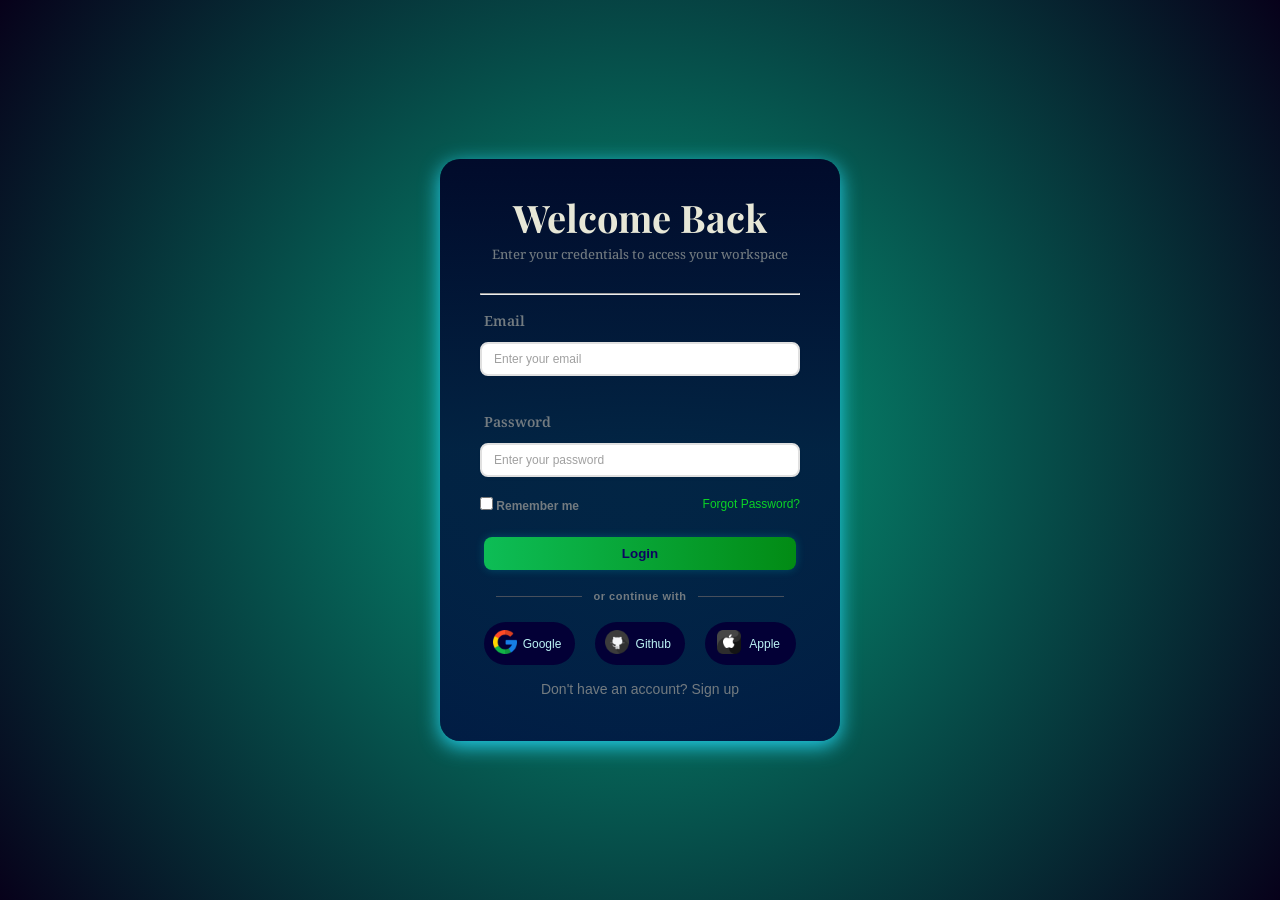
==== index.html @ cea07b24 "Initial commit" ====
<!DOCTYPE html>
<html lang="en">

<head>
    <meta charset="UTF-8">
    <meta name="viewport" content="width=device-width, initial-scale=1.0">
    <title>client-Login</title>
    <link rel="stylesheet" href="style.css">
</head>

<body>

    <main class="container">

        <section class="login-card">

            <div class="logo">
                <h1>Welcome Back</h1>
                <p>Enter your credentials to access your workspace</p>
            </div>
            <hr>


            <form>

                <div class="input-group">
                    <label for="email">Email</label>
                    <input type="email" id="email" class="form-input" placeholder="Enter your email"  required>
                </div>

                <div class="input-group">
                    <label for="password">Password</label>
                    <input type="password" id="password" class="form-input" placeholder="Enter your password" required>
                </div>

                <div class="options">

                    <label class="remember">
                        <input type="checkbox">
                        Remember me
                    </label>

                    <a href="#" class="reset-pass">Forgot Password?</a>

                </div>

                <button type="submit" class="s-btn">
                    Login
                </button>

            </form>

            <div class="divider">
                <span>or continue with</span>
            </div>

            <div class="other-options">
                <button class="google-option"><span class="google-icon">
                        <img src="/images/google.png" alt="google-icon" width="24" height="24">
                    </span>Google</button>
                <button class="github-option"><span class="github-icon">
                        <img src="/images/social.png" alt="github-icon" width="24" height="24">
                    </span>Github</button>
                <button class="apple-option"><span class="apple-icon">
                    <img src="/images/apple.png" alt="apple-icon" width="24" height="24"></span>Apple</button>
            </div>

            <p class="signup">
                Don't have an account?
                <a href="#">Sign up</a>
            </p>

        </section>

    </main>

</body>

</html>
---- style.css ----
@import url('https://fonts.googleapis.com/css2?family=Caacupe+One&family=Noto+Serif:ital,wght@0,100..900;1,100..900&family=Playfair+Display:ital,wght@0,400..900;1,400..900&display=swap');

* {
    margin: 0;
    padding: 0;
    color: rgb(115, 123, 128);
    
}

*,
::after,
::before {
    box-sizing: border-box;
}

body {
    font-family: Arial, Helvetica, sans-serif;
    min-height: 100vh;
    background: radial-gradient(circle, #059e7b, #07011a);

}

.container {
    font-size: 14px;

    min-height: 100vh;

    display: flex;
    justify-content: center;
    align-items: center;
    /* background-color: #05149e; */


    padding: 20px;
}


.login-card {

    width: 100%;
    max-width: 400px;

    background: linear-gradient(to bottom, #010b2b, #021f41f3, #000f41d0);

    padding: 40px;

    border-radius: 20px;

    box-shadow: 0 5px 20px rgba(40, 221, 253, 0.897);
    transition: all 0.2s ease-in-out;

}

.login-card:hover {
    transform: translateY(-1px);
    box-shadow: 0 10px 35px rgba(40, 221, 253, 0.897);
}

.logo {
    text-align: center;
    margin-bottom: 30px;
}

.logo h1 {
    color: rgb(231, 231, 215);
    font-size: 38px;
    font-family: "Playfair Display", serif;
    font-optical-sizing: auto;
    /* font-weight: <weight>; */
    font-style: normal;
    line-height: 1;
    margin-bottom: 8px;
}

.logo p {
    /* color:#666; */
    font-size: 13px;
    /* margin-top: 8px; */
    color: rgb(115, 123, 128);
    font-weight: 450;
    font-family: "Noto Serif", serif;
    font-optical-sizing: auto;
}

form {
    display: flex;
    flex-direction: column;
    gap: 20px;
}

.input-group label {
    font-family: "Noto Serif", serif;
    font-optical-sizing: auto;
    font-size: 14px;
    font-weight: 600;
    display: block;
    padding: 12px 0 8px 0;
    margin: 4px;

}



.form-input {
    width: 100%;
    max-width: 400px;

    padding: 8px 12px;
    font-size: 12px;
    font-family: inherit;
    color: #333333;
    background-color: #ffffff;
    border: 2px solid #e0e0e0;
    border-radius: 8px;
    outline: none;

    transition: all 0.3s ease;

    box-shadow: 0 2px 4px rgba(0, 0, 0, 0.02);

    cursor: pointer;


}

.form-input:focus {
    border-color: #00f3ff;
    background-color: #040120;
    color: #fff;
    box-shadow: 0 0 8px #00f3ff, 0 0 15px rgba(0, 243, 255, 0.5);
}



.form-input::placeholder {
    color: #a0a0a0;
    opacity: 1;

}

.options {
    font-size: 14px;
    font-weight: 600;
    display: flex;
    justify-content: space-between;
}
.remember{
    font-size: 12px;
    font-weight: 600;

}

.options a {
    text-decoration: none;
    font-weight: 500;
    font-size: 12px;
    color: #0bd326;

}

.s-btn {
    display: inline-flex;
    align-items: center;
    justify-content: center;
    padding: 10px;
    margin: 4px;
    color: #0c0361;
    font-weight: 600;
    line-height: 1;
    background: linear-gradient(to right, #0dbd56, #028b14);
    border-radius: 8px;
    border: none;
    cursor: pointer;
    user-select: none;
    transition: all 0.3s ease-in-out;
    box-shadow: 0 0 10px rgba(0, 243, 255, 0.2);

}

.s-btn:hover {

    transform: translateY(-1px);
    background: linear-gradient(to right, #2d7a4d, #06bb1e);




    color: #111;
    box-shadow: 0 0 10px #00f3ff, 0 0 20px rgba(0, 243, 255, 0.5);

}

.divider {
    display: flex;
    align-items: center;
    text-align: center;
    color: #4b5563;
    
    font-size: 11px;
    font-weight: 600;
    letter-spacing: 0.5px;
    margin: 16px;
}

.divider::before,
.divider::after {
    content: '';
    flex: 1;
    border-bottom: 1px solid #474f5c;
    
}

.divider:not(:empty)::before {
    margin-right: 12px;
}

.divider:not(:empty)::after {
    margin-left: 12px;
}

.google-btn {

    display: block;


}

hr.glow {
    border: none;
    height: 3px;
    background-color: #37a58f;
    box-shadow: 0 0 10px #029b1b;
}

.other-options {
    display: flex;
    gap: 12px;
    flex-wrap: wrap;


}

.other-options button {
    flex: 1;

    display: flex;
    /* gap: 12px; */
    align-items: center;
    justify-content: space-evenly;
    /* text-align: center; */
    padding: 8px 8px 8px 4px;
    margin: 4px;

    border: none;
    font-size: 12px;
    font-weight: 400;
    background: #030036;
    color: #bcf2f5;
    border-color: #022c2e;

    border-radius: 25px;
    transition: all 0.2s ease-in-out;

}

.other-options button:hover {
    /* border-color: #06a7af; */
    box-shadow: 0 0 10px #00f3ff, 0 0 20px rgba(0, 243, 255, 0.5);
    color: white;

    cursor: pointer;
    transform: translateY(-1px);
    background: #06033fc0;


}

.signup {

    text-align: center;
    padding-top: 8px;
    margin: 4px;

}

.signup a {
    text-decoration: none;
}

.signup a:hover {
    color: #00f3ff;


}
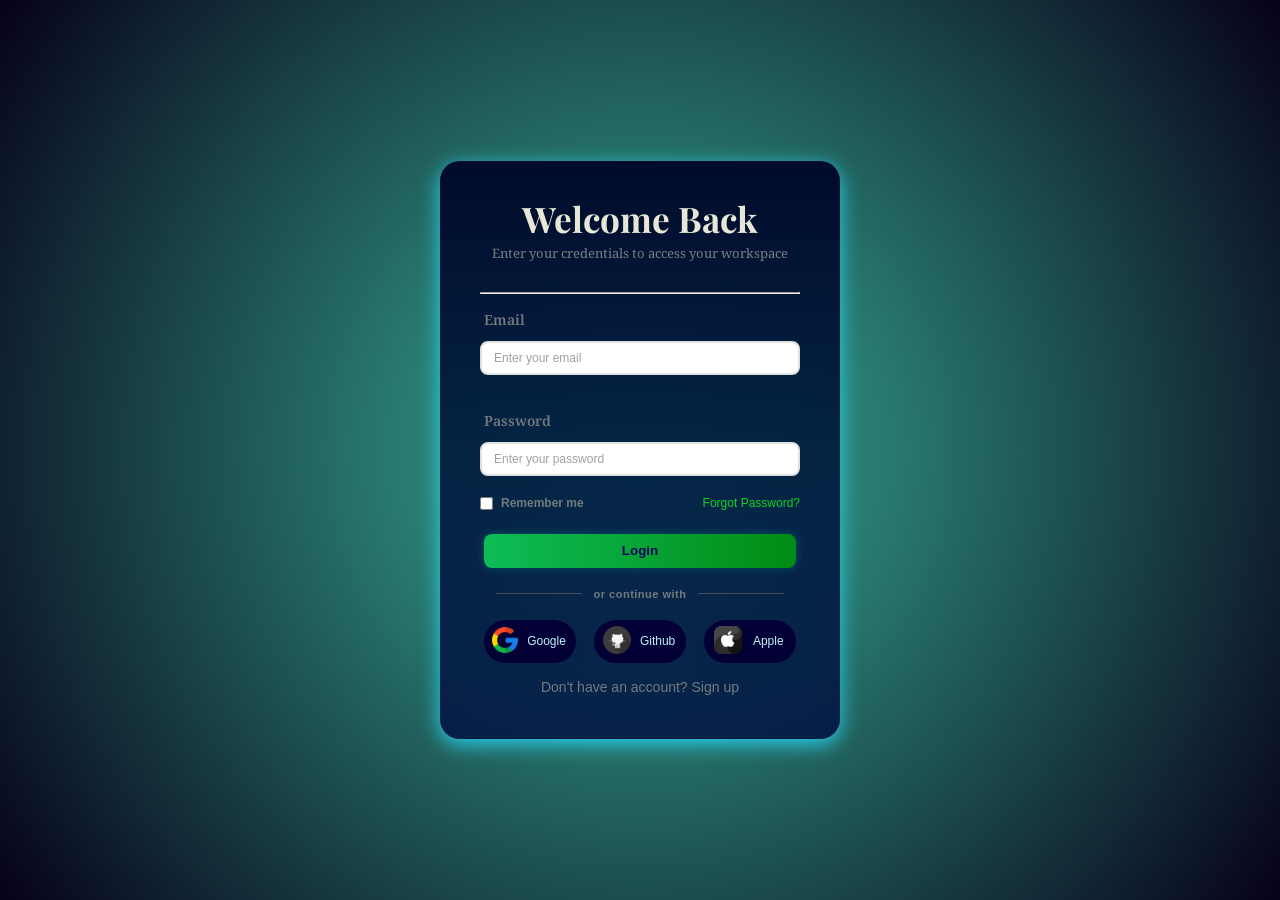
==== commit f157af28: "Ui-improve and some function adds" ====
--- a/index.html
+++ b/index.html
@@ -6,9 +6,18 @@
     <meta name="viewport" content="width=device-width, initial-scale=1.0">
     <title>client-Login</title>
     <link rel="stylesheet" href="style.css">
+    <!-- <link rel="stylesheet" href="home.css"> -->
 </head>
 
 <body>
+    <!-- <header class="nav-header">
+        <nav class="main-nav-bar">
+            <a href="#" class="home-page">Home</a>
+            <a href="#" class="About-us">About us</a>
+            <a href="#" class="sign-up">Sign up</a>
+        </nav>
+    </header> -->
+
 
     <main class="container">
 
@@ -25,7 +34,7 @@
 
                 <div class="input-group">
                     <label for="email">Email</label>
-                    <input type="email" id="email" class="form-input" placeholder="Enter your email"  required>
+                    <input type="email" id="email" class="form-input" placeholder="Enter your email" required>
                 </div>
 
                 <div class="input-group">
@@ -56,24 +65,26 @@
 
             <div class="other-options">
                 <button class="google-option"><span class="google-icon">
-                        <img src="/images/google.png" alt="google-icon" width="24" height="24">
+                        <img src="/images/google.png" alt="google-icon" width="26rem" height="26rem">
                     </span>Google</button>
                 <button class="github-option"><span class="github-icon">
-                        <img src="/images/social.png" alt="github-icon" width="24" height="24">
+                        <img src="/images/social.png" alt="github-icon" width="28rem" height="28rem">
                     </span>Github</button>
                 <button class="apple-option"><span class="apple-icon">
-                    <img src="/images/apple.png" alt="apple-icon" width="24" height="24"></span>Apple</button>
+                        <img src="/images/apple.png" alt="apple-icon" width="28rem" height="28rem"></span>Apple</button>
             </div>
 
             <p class="signup">
                 Don't have an account?
-                <a href="#">Sign up</a>
+                <a href="home.html">Sign up</a>
             </p>
 
         </section>
 
     </main>
 
+
+    <!-- hi this is new file  -->
 </body>
 
 </html>
--- a/style.css
+++ b/style.css
@@ -4,7 +4,7 @@
     margin: 0;
     padding: 0;
     color: rgb(115, 123, 128);
-    
+
 }
 
 *,
@@ -16,9 +16,44 @@
 body {
     font-family: Arial, Helvetica, sans-serif;
     min-height: 100vh;
-    background: radial-gradient(circle, #059e7b, #07011a);
-
-}
+    background: radial-gradient(circle, #059e7acb, #07011a);
+
+}
+
+.nav-header {
+    position: fixed;
+    top: 0;
+    left: 0;
+    width: 100%;
+    z-index: -1000;
+
+}
+
+.main-nav-bar {
+    display: flex;
+    gap: 2rem;
+    justify-content: flex-end;
+    background-color: #02123549;
+    padding: 12px 0 12px 0;
+    align-items: center;
+    margin-right: 2rem;
+    flex: 1;
+
+
+}
+
+.main-nav-bar a {
+    text-decoration: none;
+    color: #d5dbb1;
+    padding: 8px 12px 8px 12px;
+    margin: 4px;
+    font-size: 14px;
+    font-weight: 600;
+    background: linear-gradient(to right, #07011a, #0f013d);
+    border-radius: 6px;
+
+}
+
 
 .container {
     font-size: 14px;
@@ -63,7 +98,7 @@
 
 .logo h1 {
     color: rgb(231, 231, 215);
-    font-size: 38px;
+    font-size: 2.2rem;
     font-family: "Playfair Display", serif;
     font-optical-sizing: auto;
     /* font-weight: <weight>; */
@@ -123,14 +158,32 @@
 
 }
 
-.form-input:focus {
+#email:focus {
     border-color: #00f3ff;
     background-color: #040120;
     color: #fff;
     box-shadow: 0 0 8px #00f3ff, 0 0 15px rgba(0, 243, 255, 0.5);
 }
 
-
+#password:focus {
+    border-color: #00f3ff;
+    background-color: #040120;
+    color: #fff;
+    box-shadow: 0 0 8px #00f3ff, 0 0 15px rgba(0, 243, 255, 0.5);
+}
+
+.form-input:valid {
+    border-color: #00ff2a;
+
+    box-shadow: 0 0 8px #12b30c, 0 0 15px rgba(55, 252, 6, 0.5);
+
+}
+
+/* #email:invalid{
+    border-color: #ee2020;
+
+    box-shadow: 0 0 8px #ce1f1f, 0 0 15px rgba(230, 3, 41, 0.5);
+} */
 
 .form-input::placeholder {
     color: #a0a0a0;
@@ -144,10 +197,18 @@
     display: flex;
     justify-content: space-between;
 }
-.remember{
+
+.remember {
+    display: flex;
+    gap: 8px;
+    align-items: center;
     font-size: 12px;
-    font-weight: 600;
-
+    font-weight: 700;
+
+}
+
+input[type="checkbox"] {
+    accent-color: rgb(100, 241, 6);
 }
 
 .options a {
@@ -195,7 +256,7 @@
     align-items: center;
     text-align: center;
     color: #4b5563;
-    
+
     font-size: 11px;
     font-weight: 600;
     letter-spacing: 0.5px;
@@ -207,7 +268,7 @@
     content: '';
     flex: 1;
     border-bottom: 1px solid #474f5c;
-    
+
 }
 
 .divider:not(:empty)::before {
@@ -234,9 +295,14 @@
 
 .other-options {
     display: flex;
-    gap: 12px;
+    gap: 0.6rem;
     flex-wrap: wrap;
 
+
+}
+
+.other-options button span {
+    padding-right: 0.4rem;
 
 }
 
@@ -248,7 +314,7 @@
     align-items: center;
     justify-content: space-evenly;
     /* text-align: center; */
-    padding: 8px 8px 8px 4px;
+    padding: 6px 8px 6px 6px;
     margin: 4px;
 
     border: none;
--- a/home.css
+++ b/home.css
@@ -0,0 +1,35 @@
+*{
+    margin: 0;
+    padding: 0px;
+
+}
+*, ::after,::before{
+    box-sizing: border-box;
+}
+body{
+    font-family: Arial, Helvetica, sans-serif;
+   background: radial-gradient(circle, #023a5ac0, #07011a);
+
+}
+.main-nav-bar{
+    display: flex;
+    gap: 2rem;
+    justify-content: flex-end;
+    background-color: #02123549;
+    padding: 12px 0 12px 0;
+    align-items: center;
+    margin-right: 2rem;
+    flex: 1;
+    
+}
+.main-nav-bar a{
+    text-decoration: none;
+    color: #d5dbb1;
+    padding: 8px 12px 8px 12px;
+    margin: 4px;
+    font-size: 14px;
+    font-weight: 600;
+    background: linear-gradient(to right, #07011a,#0f013d);
+    border-radius: 6px;
+
+}
